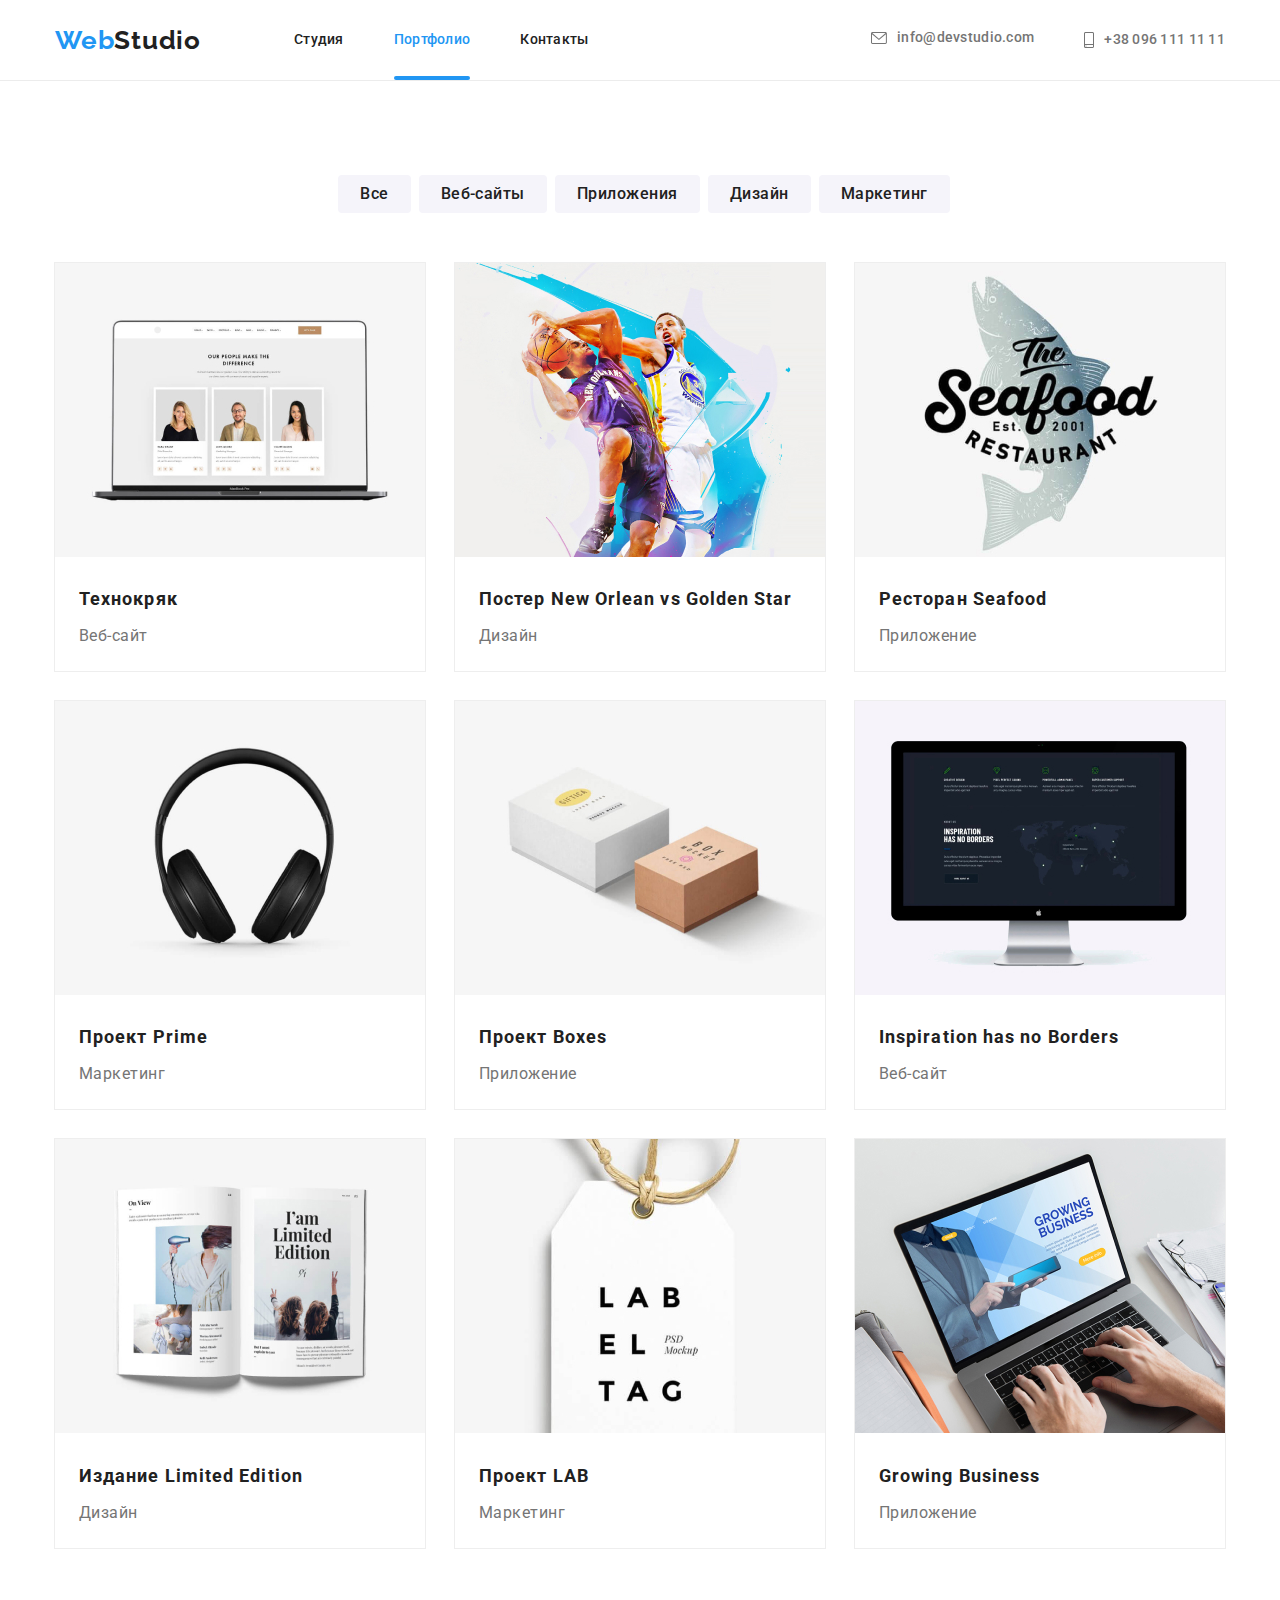
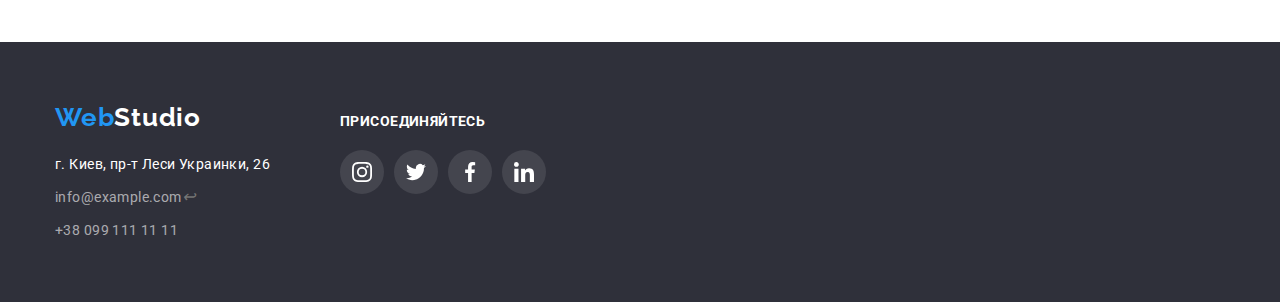
==== portfolio.html @ ed4b8aeb "clone repo" ====
<!DOCTYPE html>
<html lang="ru">
  <head>
    <meta charset="UTF-8" />
    <meta http-equiv="X-UA-Compatible" content="IE=edge" />
    <meta name="viewport" content="width=device-width, initial-scale=1.0" />
    <title>Home work #5</title>
    <link
      href="https://fonts.googleapis.com/css2?family=Raleway:wght@700&family=Roboto:wght@400;500;700;900&display=swap"
      rel="stylesheet"
    />
    <link
      rel="stylesheet"
      href="https://cdnjs.cloudflare.com/ajax/libs/modern-normalize/1.1.0/modern-normalize.min.css"
    />

    <link rel="stylesheet" href="./css/styles.css" />
  </head>
  <body>
    <header class="page-header">
      <nav class="conteiner header-nav">
        <a class="logo link" href="./index.html"
          ><span class="logo-accent">Web</span>Studio</a
        >

        <ul class="site-nav list">
          <li class="item">
            <a href="./index.html" class="link">Студия</a>
          </li>
          <li class="item">
            <a href="./portfolio.html" class="link curent">Портфолио</a>
          </li>
          <li class="item"><a href="" class="link">Контакты</a></li>
        </ul>
        <ul class="contact-nav list">
          <li class="item">
            <a href="emailto:info@devstudio.com" class="e-mail-nav">
              <svg class="icon-envelope">
                <use
                  href="./images/iconsvg/symbol-defs.svg#icon-envelope"
                ></use>
              </svg>
              info@devstudio.com
            </a>
          </li>
          <li class="item">
            <a href="tel:+380961111111" class="tel-nav">
              <svg class="icon-smartphone">
                <use
                  href="./images/iconsvg/symbol-defs.svg#icon-smartphone"
                ></use>
              </svg>
              +38 096 111 11 11</a
            >
          </li>
        </ul>
      </nav>
    </header>

    <main>
      <section class="all-content">
        <div class="conteiner">
          <h1 class="main-portfolio">Портфолио</h1>
          <ul class="filters list">
            <li class="filter-main">
              <button type="button" class="button-nav">Все</button>
            </li>
            <li class="filter-main">
              <button type="button" class="button-nav">Веб-сайты</button>
            </li>
            <li class="filter-main">
              <button type="button" class="button-nav">Приложения</button>
            </li>
            <li class="filter-main">
              <button type="button" class="button-nav">Дизайн</button>
            </li>
            <li class="filter-main">
              <button type="button" class="button-nav">Маркетинг</button>
            </li>
          </ul>
          <!-- pictures filters -->
          <ul class="portfolio-filters list">
            <li class="project">
              <a href="" class="project-card-link">
                <div class="project-cards">
                  <img
                    class="pictures-filters"
                    src="./images/laptop.jpg"
                    width="370"
                    alt="Ноутбук"
                  />
                  <p class="card">
                    Ресурс предлагает комплексные предложения с разным уровнем
                    функционала и сервисов. Все это позволит посетителю получить
                    исчерпывающие сведения о компании или частном лице.
                  </p>
                </div>
                <div class="project-text">
                  <h2 class="project-title">Технокряк</h2>
                  <p class="project-info">Веб-сайт</p>
                </div>
              </a>
            </li>
            <li class="project">
              <a href="" class="project-card-link">
                <div class="project-cards">
                  <img
                    class="pictures-filters"
                    src="./images/poster.jpg"
                    width="370"
                    alt="постер"
                  />
                  <p class="card">
                    Ресурс предлагает комплексные предложения с разным уровнем
                    функционала и сервисов. Все это позволит посетителю получить
                    исчерпывающие сведения о компании или частном лице.
                  </p>
                </div>
                <div class="project-text">
                  <h2 class="project-title">
                    Постер New Orlean vs Golden Star
                  </h2>
                  <p class="project-info">Дизайн</p>
                </div>
              </a>
            </li>
            <li class="project">
              <a href="" class="project-card-link">
                <div class="project-cards">
                  <img
                    class="pictures-filters"
                    src="./images/restaurantlogo.jpg"
                    width="370"
                    alt="лого ресторана"
                  />
                  <p class="card">
                    Ресурс предлагает комплексные предложения с разным уровнем
                    функционала и сервисов. Все это позволит посетителю получить
                    исчерпывающие сведения о компании или частном лице.
                  </p>
                </div>
                <div class="project-text">
                  <h2 class="project-title">Ресторан Seafood</h2>
                  <p class="project-info">Приложение</p>
                </div>
              </a>
            </li>
            <li class="project">
              <a href="" class="project-card-link">
                <div class="project-cards">
                  <img
                    class="pictures-filters"
                    src="./images/headphone.jpg"
                    width="370"
                    alt="наушники"
                  />
                  <p class="card">
                    Ресурс предлагает комплексные предложения с разным уровнем
                    функционала и сервисов. Все это позволит посетителю получить
                    исчерпывающие сведения о компании или частном лице.
                  </p>
                </div>

                <div class="project-text">
                  <h2 class="project-title">Проект Prime</h2>
                  <p class="project-info">Маркетинг</p>
                </div>
              </a>
            </li>
            <li class="project">
              <a href="" class="project-card-link">
                <div class="project-cards">
                  <img
                    class="pictures-filters"
                    src="./images/box.jpg"
                    width="370"
                    alt="коробки"
                  />
                  <p class="card">
                    Ресурс предлагает комплексные предложения с разным уровнем
                    функционала и сервисов. Все это позволит посетителю получить
                    исчерпывающие сведения о компании или частном лице.
                  </p>
                </div>
                <div class="project-text">
                  <h2 class="project-title">Проект Boxes</h2>
                  <p class="project-info">Приложение</p>
                </div>
              </a>
            </li>
            <li class="project">
              <a href="" class="project-card-link">
                <div class="project-cards">
                  <img
                    class="pictures-filters"
                    src="./images/monitor.jpg"
                    width="370"
                    alt="монитор"
                  />
                  <p class="card">
                    Ресурс предлагает комплексные предложения с разным уровнем
                    функционала и сервисов. Все это позволит посетителю получить
                    исчерпывающие сведения о компании или частном лице.
                  </p>
                </div>

                <div class="project-text">
                  <h2 class="project-title">Inspiration has no Borders</h2>
                  <p class="project-info">Веб-сайт</p>
                </div>
              </a>
            </li>
            <li class="project">
              <a href="" class="project-card-link">
                <div class="project-cards">
                  <img
                    src="./images/magazine.jpg"
                    width="370"
                    alt="журнал"
                    class="pictures-filters"
                  />
                  <p class="card">
                    Ресурс предлагает комплексные предложения с разным уровнем
                    функционала и сервисов. Все это позволит посетителю получить
                    исчерпывающие сведения о компании или частном лице.
                  </p>
                </div>

                <div class="project-text">
                  <h2 class="project-title">Издание Limited Edition</h2>
                  <p class="project-info">Дизайн</p>
                </div>
              </a>
            </li>
            <li class="project">
              <a href="" class="project-card-link">
                <div class="project-cards">
                  <img
                    class="pictures-filters"
                    src="./images/projectlogo.jpg"
                    width="370"
                    alt="лого проекта"
                  />
                  <p class="card">
                    Ресурс предлагает комплексные предложения с разным уровнем
                    функционала и сервисов. Все это позволит посетителю получить
                    исчерпывающие сведения о компании или частном лице.
                  </p>
                </div>

                <div class="project-text">
                  <h2 class="project-title">Проект LAB</h2>
                  <p class="project-info">Маркетинг</p>
                </div>
              </a>
            </li>
            <li class="project">
              <a href="" class="project-card-link">
                <div class="project-cards">
                  <img
                    class="pictures-filters"
                    src="./images/site.jpg"
                    width="370"
                    alt="сайт"
                  />
                  <p class="card">
                    Ресурс предлагает комплексные предложения с разным уровнем
                    функционала и сервисов. Все это позволит посетителю получить
                    исчерпывающие сведения о компании или частном лице.
                  </p>
                </div>

                <div class="project-text">
                  <h2 class="project-title">Growing Business</h2>
                  <p class="project-info">Приложение</p>
                </div>
              </a>
            </li>
          </ul>
        </div>
      </section>
    </main>
    <footer class="main-footer">
      <div class="conteiner main-footer-container">
        <div>
          <a href="./index.html" class="logo link"
            ><span class="logo-accent">Web</span
            ><span class="logostudia-accent">Studio</span></a
          >
          <address>
            <ul class="list">
              <li class="adress-margin">
                <a
                  href="https://www.google.com/maps/d/viewer?mid=10uSM3H-mIU3GznYo2szRIEphczw&hl=en_US&ll=50.42732700000001%2C30.538092&z=17"
                  class="map"
                  target="_blank"
                  rel="noopener noreferrer"
                  >г. Киев, пр-т Леси Украинки, 26</a
                >
              </li>
              <li class="contact-margin">
                <a href="mailto:info@example.com" class="footer-info"
                  >info@example.com</a
                >↩
              </li>
              <li class="contact-margin">
                <a href="tel:+380991111111" class="footer-info"
                  >+38 099 111 11 11</a
                >
              </li>
            </ul>
          </address>
        </div>
        <div class="footer-section">
          <h4 class="footer-contact-title">присоединяйтесь</h4>
          <ul class="footer-contact list">
            <li>
              <a class="footer-contact-link" href="">
                <svg class="footer-networks">
                  <use
                    href="./images/iconsvg/symbol-defs.svg#icon-footerinstagram"
                  ></use>
                </svg>
              </a>
            </li>
            <li>
              <a class="footer-contact-link" href="">
                <svg class="footer-networks">
                  <use
                    href="./images/iconsvg/symbol-defs.svg#icon-footertwitter"
                  ></use>
                </svg>
              </a>
            </li>
            <li>
              <a class="footer-contact-link" href="">
                <svg class="footer-networks">
                  <use
                    href="./images/iconsvg/symbol-defs.svg#icon-footerfacebook"
                  ></use>
                </svg>
              </a>
            </li>
            <li>
              <a class="footer-contact-link" href="">
                <svg class="footer-networks">
                  <use
                    href="./images/iconsvg/symbol-defs.svg#icon-footerlinkedin"
                  ></use>
                </svg>
              </a>
            </li>
          </ul>
        </div>
      </div>
    </footer>
  </body>
</html>
---- css/styles.css ----
:root {
  --primary-text-color: #757575;
  --main-black-color: #212121;
  --accent-color: #2196f3;
  --main-white-color: #ffffff;
  --hero-footer-backgraund-color: #2f303a;
  --section-team-background-color: #f5f4fa;
  --contacts-text-color: rgba(255, 255, 255, 0.6);

  --anim: 250ms cubic-bezier(0.4, 0, 0.2, 1);
}

body {
  background-color: var(--main-white-color);
  color: var(--primary-text-color);
  font-family: Roboto, sans-serif;
}
.list {
  padding: 0;
  margin: 0;
  list-style: none;
}
.block {
  position: absolute;
  width: 1px;
  height: 1px;
  margin: -1px;
  border: 0;
  padding: 0;

  white-space: nowrap;
  clip-path: inset(100%);
  clip: rect(0 0 0 0);
  overflow: hidden;
}
/* reset */
h1,
h2,
h3,
h4,
h5,
p,
ul {
  margin: 0;
  padding: 0;
  border: 0;
  font-size: 100%;
  font: inherit;
  vertical-align: baseline;
}

/* Header */
.page-header {
  border-bottom: 1px solid #ececec;
}

.header-nav {
  display: flex;
  align-items: center;
}
.e-mail-nav {
  color: var(--primary-text-color);
  display: flex;
  align-items: center;
  transition: var(--anim);
}
.e-mail-nav:hover {
  color: var(--primary-text-color);
}
.icon-envelope {
  width: 16px;
  height: 12px;
  fill: currentColor;
  margin-right: 10px;
}
.tel-nav {
  display: flex;
  align-items: center;
  transition: var(--anim);
}
.icon-smartphone {
  width: 10px;
  height: 16px;
  fill: currentColor;
  margin-right: 10px;
}
.icon-smartphone:hover {
  fill: var(--accent-color);
}
.conteiner {
  margin-left: auto;
  margin-right: auto;
  width: 1200px;
  padding-left: 15px;
  padding-right: 15px;
}
.icon-smartphone {
  width: 10px;
  height: 16px;
}
.logo {
  color: var(--main-black-color);
  font-family: "Raleway", cursive;
  font-weight: 700;
  font-size: 26px;
  line-height: 1.19;
  letter-spacing: 0.03em;
  text-decoration: none;
}
.logo-accent {
  color: var(--accent-color);
}
.site-nav {
  display: flex;
  margin-left: 93px;
}
.site-nav .item {
  margin-right: 50px;
}
.site-nav .item:last-child {
  margin-right: 0;
}
.site-nav .link {
  display: block;
  padding-top: 32px;
  padding-bottom: 32px;

  color: var(--main-black-color);
  font-weight: 500;
  font-size: 14px;
  line-height: 1.14;
  letter-spacing: 0.02em;
  text-decoration: none;
  transition: var(--anim);
}
.site-nav .link:hover,
.site-nav .link:focus {
  color: var(--accent-color);
}
.site-nav .link.curent {
  color: var(--accent-color);
}
.link.curent {
  position: relative;
}
.link.curent::after {
  content: "";
  position: absolute;
  bottom: 0;
  left: 0;
  transform: translateY(-10);

  background-color: var(--accent-color);
  display: block;
  width: 100%;
  height: 4px;
  border-radius: 2px;
}
.contact-nav a {
  color: var(--primary-text-color);
  font-weight: 500;
  font-size: 14px;
  line-height: 1.14px;
  letter-spacing: 0.02em;
  text-decoration: none;
}
.contact-nav a:hover,
.contact-nav a:focus {
  color: var(--accent-color);
}
.contact-nav {
  display: flex;
  margin-left: auto;
}
.contact-nav .item + .item {
  margin-left: 50px;
}

/* Main
 Эффективные решения для вашего бизнеса */
.hero {
  padding-top: 200px;
  padding-bottom: 200px;
  text-align: center;
  background-color: var(--main-black-color);
  background-image: linear-gradient(
      to right,
      rgba(47, 48, 58, 0.4),
      rgba(47, 48, 58, 0.4)
    ),
    url(../images/team.jpg);
  height: 600px;
  max-width: 1600px;
  background-repeat: no-repeat;
  background-size: cover;
  background-position: center;

  margin-left: auto;
  margin-right: auto;
}
.hero-title {
  margin-top: 0px;
  margin-bottom: 30px;
  margin-left: auto;
  margin-right: auto;

  color: var(--main-white-color);
  font-weight: 900;
  font-size: 44px;
  line-height: 1.37;
  text-transform: uppercase;
  letter-spacing: 0.06em;
  text-align: center;
  width: 700px;
}

.hero-button {
  width: 200px;
  height: 50px;
  color: var(--main-white-color);
  background: var(--accent-color);
  font-family: inherit;
  font-weight: 700;
  font-size: 16px;
  line-height: 1.9;
  border-width: 0;
}
.bagdrop.is-hidden {
  opacity: 0;
  visibility: hidden;
  pointer-events: none;
}

.modal {
  position: absolute;
  top: 50%;
  left: 50%;
  transform: translate(-50%, -50%);

  width: 530px;
  height: 580px;
  background: #ffffff;
  box-shadow: 0px 1px 3px rgba(0, 0, 0, 0.12), 0px 1px 1px rgba(0, 0, 0, 0.14),
    0px 2px 1px rgba(0, 0, 0, 0.2);
  border-radius: 4px;
  z-index: 2;
}
.bagdrop {
  position: fixed;
  left: 0;
  top: 0;
  background-color: rgba(0, 0, 0, 0.2);
  transition: var(--anim);

  width: 100%;
  height: 100%;
}
.hero-icon-close {
  width: 30px;
  height: 30px;
}
.hero-button-close {
  display: flex;
  justify-content: center;
  align-items: center;
  padding: 0;
  position: absolute;
  right: 8px;
  top: 8px;
  visibility: visible;
  pointer-events: visible;
  border-radius: 50%;
  width: 30px;
  height: 30px;
  border: 0;
  background-color: var(--main-white-color);
}
.section {
  padding-top: 94px;
  padding-bottom: 94px;
}
.feature-list {
  display: flex;
  margin-top: 0;
  margin-bottom: 10;
}
/* Чем занимаемся */
.section-title {
  margin-bottom: 50px;
  margin-top: 0;

  color: var(--main-black-color);
  font-weight: 700;
  font-size: 36px;
  line-height: 1.16;
  letter-spacing: 0.03em;
  text-align: center;
}

.company-section {
  display: flex;
}

.company-link {
  display: flex;
  justify-content: center;
  align-items: center;
  width: 170px;
  height: 92px;
  border: 1px solid #afb1b8;
  border-radius: 4px;
  color: #afb1b8;
  transition: var(--anim);
}
.company-logo {
  width: 106px;
  height: 60px;
  fill: currentColor;
}
.company-link:hover,
.company-link:focus {
  color: var(--accent-color);
  border-color: var(--accent-color);
}
.company-section .company + .company {
  margin-left: 30px;
}

/* Наши преимущества */
.feature-list .feature-margine + .feature-margine {
  margin-left: 30px;
}
.icon-section {
  background-color: var(--section-team-background-color);
  width: 270px;
  height: 120px;
  display: flex;
  justify-content: center;
  align-items: center;
  margin-bottom: 30px;
  border-radius: 4px;
}

.icon-hero {
  width: 70px;
  height: 70px;
}

.list-title {
  margin-top: 0;
  margin-bottom: 10px;

  color: var(--main-black-color);
  font-weight: 700;
  font-size: 14px;
  line-height: 1.14;
  letter-spacing: 0.03em;
  text-transform: uppercase;
}
.list-text {
  margin-top: 10px;
  margin-bottom: 0;
  width: 270px;

  color: var(--primary-text-color);
  font-size: 14px;
  line-height: 1.7;
  letter-spacing: 0.03em;
}

/* cards */
.section.no-padding {
  padding-top: 0;
  padding-bottom: 94px;
}
.pictures {
  display: flex;
}
.pictures .img-margine + .img-margine {
  margin-left: 30px;
}
.pictur-container {
  position: relative;
}
.pictur-name {
  position: absolute;
  bottom: 3px;
  background: rgba(47, 48, 58, 0.8);
  padding: 27px 0;
  width: 100%;
  color: var(--main-white-color);

  font-weight: 700;
  font-size: 14px;
  line-height: calc(16 / 14);
  text-align: center;
  letter-spacing: 0.03em;
  text-transform: uppercase;
}
/* Наша команда */
.teams-title {
  background: var(--section-team-background-color);
}
.comunity-title {
  display: flex;
  margin-right: 30px;
}
.comunity-title .picture-margine + .picture-margine {
  margin-left: 30px;
}
.person {
  display: block;
}
.posution {
  padding-top: 30px;
  padding-bottom: 16px;
}
.team-title {
  margin-top: 0;
  margin-bottom: 10px;
  text-align: center;

  color: var(--main-black-color);
  font-weight: 500;
  font-size: 16px;
  line-height: 1.8;
  letter-spacing: 0.03em;
}
.person-title {
  margin-top: 0px;
  text-align: center;
  margin-bottom: 0;

  font-size: 16px;
  line-height: 1.18;
  letter-spacing: 0.03em;
}
.person-contacts {
  display: flex;
  justify-content: center;
}
.link-networks {
  display: flex;
  align-items: center;
  justify-content: center;
  width: 44px;
  height: 44px;
  color: #afb1b8;
  transition: var(--anim);
}
.link-networks:hover,
.link-networks:focus {
  background-color: var(--accent-color);
  border-radius: 50%;
  color: var(--main-white-color);
}
.person-contacts li + li {
  margin-left: 10px;
}
.logo-networks {
  width: 20px;
  height: 20px;
  fill: currentColor;
}

.picture-margine {
  border-radius: 0px 0px 4px 4px;
  background: var(--main-white-color);
  padding-bottom: 30px;
  box-shadow: 0px 1px 3px rgba(0, 0, 0, 0.12), 0px 1px 1px rgba(0, 0, 0, 0.14),
    0px 2px 1px rgba(0, 0, 0, 0.2);
  border-radius: 0px 0px 4px 4px;
}
/* footer */
.main-footer {
  padding-top: 60px;
  padding-bottom: 60px;

  background: var(--hero-footer-backgraund-color);
  text-decoration: none;
}
.main-footer-container {
  display: flex;
  align-items: baseline;
}
.adress-margin {
  margin-top: 20px;
  margin-bottom: 9px;
}
.contact-margin {
  margin-bottom: 9px;
}
.contact-margin:last-child {
  margin-bottom: 0%;
}
.logostudia-accent {
  color: var(--main-white-color);
}
.map {
  color: var(--main-white-color);
  font-size: 14px;
  line-height: 1.71;
  letter-spacing: 0.03em;
  text-decoration: none;
  font-style: normal;
  transition: var(--anim);
}
.map:hover,
.map:focus {
  color: var(--accent-color);
}
.footer-info {
  color: var(--contacts-text-color);
  font-size: 14px;
  line-height: 1.71;
  letter-spacing: 0.03em;
  text-decoration: none;
  font-style: normal;
  transition: var(--anim);
}
.footer-info:hover,
.footer-info:focus {
  color: var(--accent-color);
}
.footer-section {
  margin-left: 70px;
}
.footer-contact-title {
  font-weight: 700;
  font-size: 14px;
  line-height: 1.14;
  letter-spacing: 0.03em;
  text-transform: uppercase;
  color: var(--main-white-color);
}
.footer-contact {
  margin-top: 20px;
  display: flex;
}
.footer-contact li + li {
  margin-left: 10px;
}
.footer-contact-link {
  display: flex;
  justify-content: center;
  align-items: center;
  border-radius: 50%;
  color: var(--main-white-color);
  background-color: rgba(255, 255, 255, 0.1);
  width: 44px;
  height: 44px;
  transition: var(--anim);
}

.footer-contact-link:hover,
.footer-contact-link:focus {
  background-color: var(--accent-color);
}
.footer-networks {
  width: 20px;
  height: 20px;
  fill: currentColor;
}

/* Portfolio */
.all-content {
  padding-top: 94px;
  padding-bottom: 94px;
}
.main-portfolio {
  margin-top: 0;
  margin-bottom: 0;
  display: none;
}
.button-nav:hover,
.button-nav:focus {
  color: var(--main-white-color);
  background: var(--accent-color);
}
.filters {
  display: flex;
  justify-content: center;
  margin-bottom: 50px;
}
.filter-main {
  margin-left: 8px;
}
.button-nav {
  padding: 6px 22px;
  border-radius: 4px;
  font-family: Roboto, sans-serif;
  border-width: 0;
  color: var(--main-black-color);
  font-weight: 500;
  font-size: 16px;
  line-height: 1.6;
  text-align: center;
  letter-spacing: 0.03em;
  cursor: pointer;
  background: var(--section-team-background-color);
  transition: var(--anim);
}
/* pictures filters */
.portfolio-filters {
  display: flex;
  flex-wrap: wrap;
  margin-bottom: -30px;
}
.project {
  margin-right: 30px;
  margin-bottom: 30px;
  outline: 1px solid #eeeeee;
}
.project:hover,
.project:focus {
  box-shadow: 0px 1px 1px rgba(0, 0, 0, 0.12), 0px 4px 4px rgba(0, 0, 0, 0.06),
    1px 4px 6px rgba(0, 0, 0, 0.16);
  transition: var(--anim);
}
.project:nth-child(3n) {
  margin-right: 0;
}
.project.project:ntn-last-child(-n + 3) {
  margin-bottom: 0;
}

.project-title {
  margin-bottom: 4px;

  font-weight: 700;
  font-size: 18px;
  line-height: 2;
  letter-spacing: 0.06em;
  color: var(--main-black-color);
}
.project-cards {
  position: relative;
  overflow: hidden;

  display: inline-flex;
  align-items: center;
}
.project-card-link {
  text-decoration: none;
  color: var(--primary-text-color);
}
.project-card-link:hover .card,
.project-card-link:focus .card {
  opacity: 1;
  transform: translatey(0);
}
.card {
  background-color: rgba(33, 150, 243, 0.9);
  font-weight: 400;
  font-size: 18px;
  line-height: calc(28 / 18);
  letter-spacing: 0.03em;
  color: #ffffff;
  height: 100%;
  padding: 65px 24px;
  position: absolute;
  opacity: 0;
  transform: translatey(100%);
  transition: var(--anim);
}
.project-text {
  padding: 20px 24px;
}
.project-info {
  font-weight: 400;
  font-size: 16px;
  line-height: calc(30 / 16);
  letter-spacing: 0.03em;
}
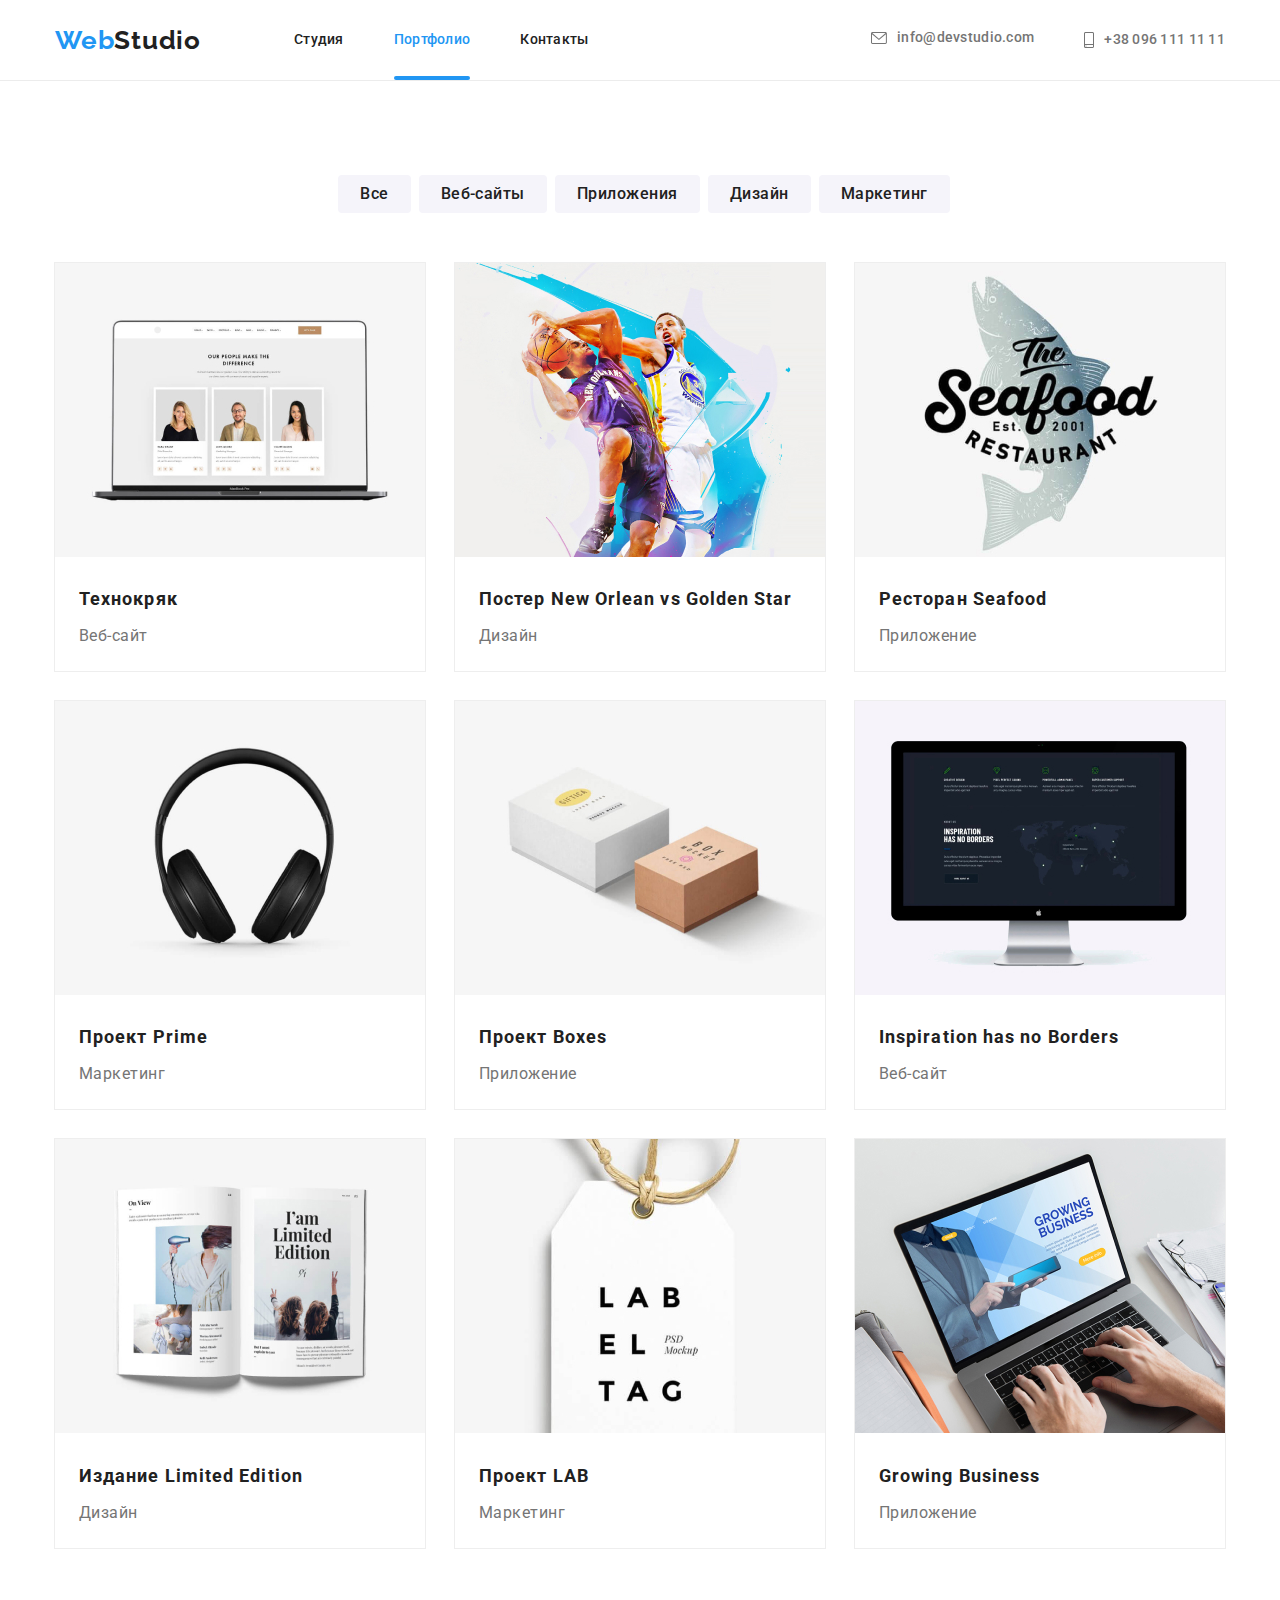
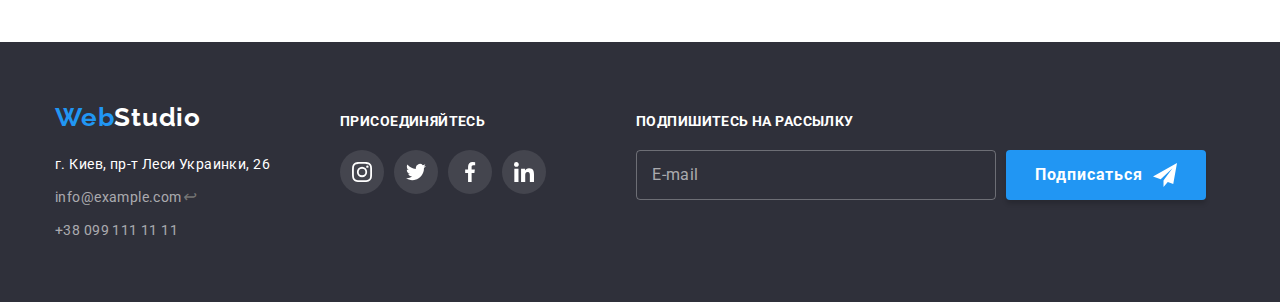
==== commit 6afe9dc8: "did homework 6" ====
--- a/portfolio.html
+++ b/portfolio.html
@@ -352,6 +352,25 @@
             </li>
           </ul>
         </div>
+        <div class="footer-mailing">
+          <h4 class="footer-contact-title">Подпишитесь на рассылку</h4>
+          <form class="mailing-form">
+            <label>
+              <input
+                class="footer-email"
+                type="email"
+                name="email"
+                placeholder="E-mail"
+              />
+            </label>
+            <button class="mailing-submit" type="submit">
+              <span>Подписаться</span>
+              <svg class="icon-send">
+                <use href="./images/iconsvg/symbol-defs.svg#icon-send"></use>
+              </svg>
+            </button>
+          </form>
+        </div>
       </div>
     </footer>
   </body>
--- a/css/styles.css
+++ b/css/styles.css
@@ -274,6 +274,140 @@
   height: 30px;
   border: 0;
   background-color: var(--main-white-color);
+  cursor: pointer;
+  outline: 1px solid rgba(0, 0, 0, 0.1);
+  transition: var(--anim);
+}
+.hero-button-close:hover .hero-icon-close {
+  fill: var(--accent-color);
+}
+.title-form {
+  padding: 40px 40px 12px;
+
+  font-weight: 700;
+  font-size: 20px;
+  line-height: calc(23 / 20);
+  text-align: center;
+  letter-spacing: 0.03em;
+
+  color: var(--main-black-color);
+}
+.lable-form {
+  display: block;
+  padding: 0px 40px 12px;
+}
+.name-span-form {
+  display: block;
+  padding-bottom: 4px;
+
+  display: block;
+  font-weight: 400;
+  font-size: 12px;
+  line-height: calc(14 / 12);
+  letter-spacing: 0.01em;
+  color: var(--primary-text-color);
+}
+.name-form {
+  display: block;
+  width: 100%;
+  height: 40px;
+  border: 1px solid rgba(33, 33, 33, 0.2);
+  border-radius: 4px;
+  outline: none;
+  padding-left: 30px;
+  transition: var(--anim);
+}
+.name-form:hover,
+.name-form:focus {
+  border-color: var(--accent-color);
+}
+.name-form:hover ~ .icon-name-prson,
+.name-form:focus ~ .icon-name-prson {
+  fill: var(--accent-color);
+}
+.coment-form {
+  height: 120px;
+  resize: none;
+  padding: 12px 16px;
+}
+.coment-form::placeholder {
+  font-weight: 400;
+  font-size: 12px;
+  line-height: calc(14 / 12);
+  letter-spacing: 0.01em;
+  color: rgba(117, 117, 117, 0.5);
+}
+.icon-name {
+  position: relative;
+}
+.icon-name-prson {
+  position: absolute;
+  top: 50%;
+  transform: translateY(-50%);
+  margin-left: 14px;
+
+  width: 12px;
+  height: 12px;
+}
+.checkbox-label {
+  display: flex;
+  padding: 10px 40px 30px;
+  align-items: center;
+}
+.checkbox-name {
+  padding: 0;
+  margin-left: 9px;
+}
+.checkbox-form {
+  visibility: hidden;
+  width: 0;
+}
+.checkbox-form:checked ~ .icon-checkbox {
+  visibility: hidden;
+  width: 0;
+}
+.checkbox-form:checked ~ .icon-checked {
+  visibility: visible;
+  width: 16px;
+}
+.icon-checkbox,
+.checked-form {
+  width: 16px;
+  height: 16px;
+}
+.icon-checkbox {
+  visibility: visible;
+}
+.checked-form {
+  fill: var(--main-white-color);
+}
+.icon-checked {
+  background-color: var(--accent-color);
+  width: 0;
+  height: 16px;
+  border-radius: 2px;
+  visibility: hidden;
+}
+.contract-form {
+  color: var(--accent-color);
+}
+.send-form {
+  width: 200px;
+  height: 50px;
+  font-size: 16px;
+  line-height: 30px;
+  letter-spacing: 0.06em;
+  background: #2196f3;
+  box-shadow: 0px 4px 4px rgba(0, 0, 0, 0.15);
+  border-radius: 4px;
+  color: var(--main-white-color);
+  border: 0;
+  cursor: pointer;
+}
+.button-form {
+  width: 100%;
+  display: flex;
+  justify-content: center;
 }
 .section {
   padding-top: 94px;
@@ -532,9 +666,9 @@
   letter-spacing: 0.03em;
   text-transform: uppercase;
   color: var(--main-white-color);
+  margin-bottom: 20px;
 }
 .footer-contact {
-  margin-top: 20px;
   display: flex;
 }
 .footer-contact li + li {
@@ -561,7 +695,52 @@
   height: 20px;
   fill: currentColor;
 }
-
+.footer-mailing {
+  margin-left: 90px;
+}
+.mailing-form {
+  display: flex;
+  align-items: center;
+}
+.footer-email {
+  width: 360px;
+  height: 50px;
+  border: 1px solid rgba(255, 255, 255, 0.3);
+  border-radius: 4px;
+  background-color: inherit;
+  padding: 15px;
+  margin-right: 10px;
+}
+.footer-email::placeholder {
+  font-weight: 400;
+  font-size: 16px;
+  line-height: calc(20 / 16);
+  letter-spacing: 0.03em;
+  color: rgba(255, 255, 255, 0.6);
+}
+.mailing-submit {
+  width: 200px;
+  height: 50px;
+  background-color: var(--accent-color);
+  box-shadow: 0px 4px 4px rgba(0, 0, 0, 0.15);
+  border-radius: 4px;
+  border: 0;
+  font-weight: 700;
+  font-size: 16px;
+  line-height: calc(30 / 16);
+  display: flex;
+  align-items: center;
+  letter-spacing: 0.06em;
+  justify-content: center;
+  cursor: pointer;
+
+  color: #ffffff;
+}
+.icon-send {
+  width: 24px;
+  height: 24px;
+  margin-left: 10px;
+}
 /* Portfolio */
 .all-content {
   padding-top: 94px;
